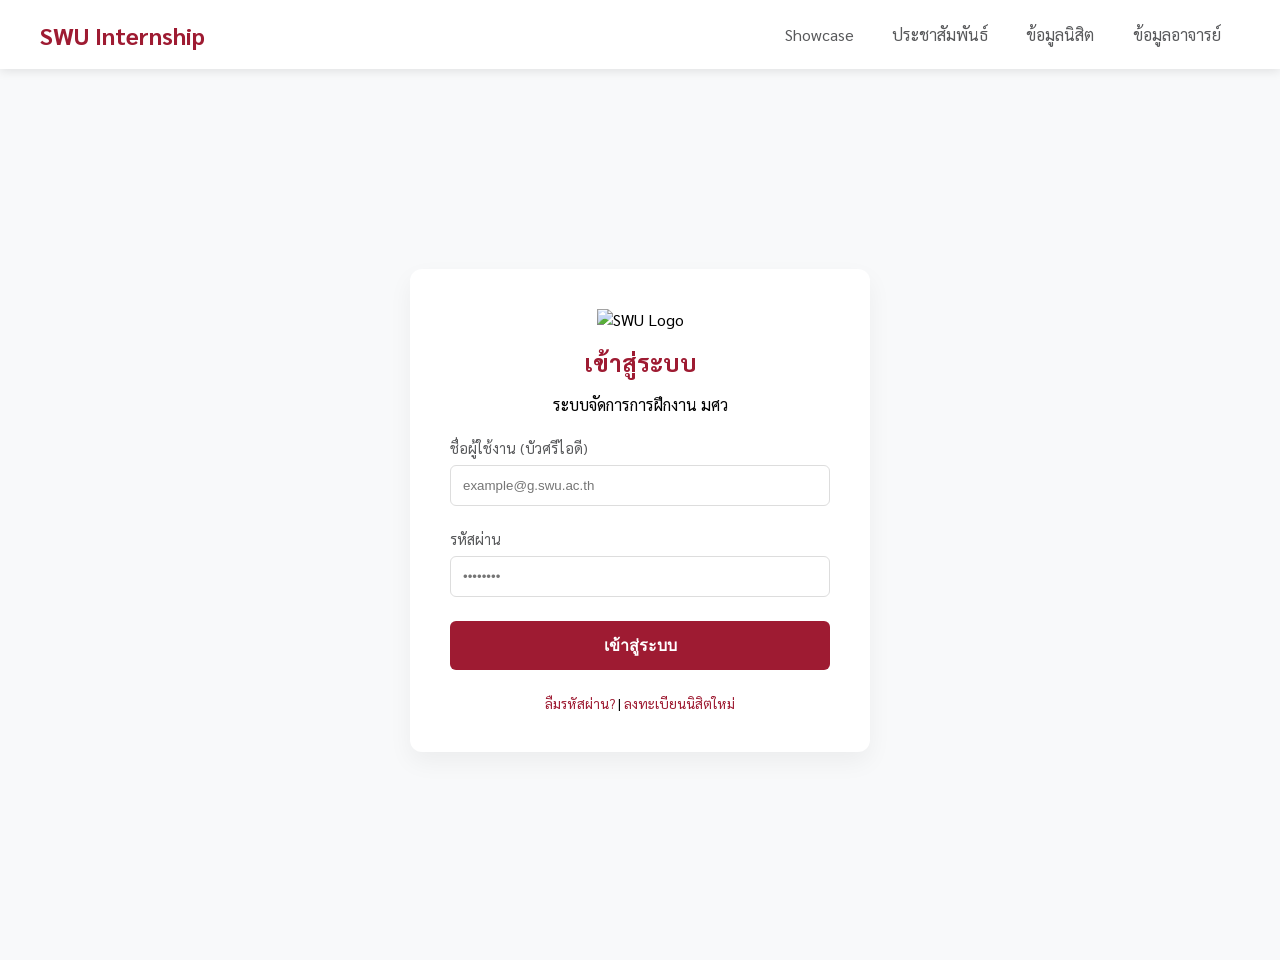
==== index.html @ 2aab1831 "html update" ====
<!DOCTYPE html>
<html lang="th">
<head>
    <meta charset="UTF-8">
    <meta name="viewport" content="width=device-width, initial-scale=1.0">
    <title>SWU Internship Management System</title>
    <link rel="stylesheet" href="style.css">
    <link href="https://fonts.googleapis.com/css2?family=Sarabun:wght@300;400;700&display=swap" rel="stylesheet">
</head>
<body>

    <nav class="navbar">
        <div class="nav-container">
            <a href="#" class="nav-logo">SWU Internship</a>
            <ul class="nav-menu">
                <li><a href="showcase.html">Showcase</a></li>
                <li><a href="notify.html">ประชาสัมพันธ์</a></li>
                <li class="dropdown">
                    <a href="javascript:void(0)" class="dropbtn">ข้อมูลนิสิต</a>
                    <div class="dropdown-content">
                        <a href="std1.html">นิสิตชั้นปีที่ 1</a>
                        <a href="std2.html">นิสิตชั้นปีที่ 2</a>
                        <a href="std3.html">นิสิตชั้นปีที่ 3</a>
                        <a href="std4.html">นิสิตชั้นปีที่ 4</a>
                    </div>
                </li>
                <li><a href="teach.html">ข้อมูลอาจารย์</a></li>
            </ul>
        </div>
    </nav>

    <div class="main-content">
        <div class="login-container">
            <img src="https://upload.wikimedia.org/wikipedia/commons/thumb/d/dd/Logo_of_Srinakharinwirot_University.svg/1280px-Logo_of_Srinakharinwirot_University.svg.png" alt="SWU Logo" class="logo">
            
            <h2>เข้าสู่ระบบ</h2>
            <p>ระบบจัดการการฝึกงาน มศว</p>

            <form action="#">
                <div class="form-group">
                    <label for="username">ชื่อผู้ใช้งาน (บัวศรีไอดี)</label>
                    <input type="text" id="username" placeholder="example@g.swu.ac.th" required>
                </div>

                <div class="form-group">
                    <label for="password">รหัสผ่าน</label>
                    <input type="password" id="password" placeholder="••••••••" required>
                </div>

                <button type="submit" class="login-btn">เข้าสู่ระบบ</button>
            </form>

            <div class="footer-links">
                <a href="#">ลืมรหัสผ่าน?</a> | <a href="signup.html">ลงทะเบียนนิสิตใหม่</a>
            </div>
        </div>
    </div>

</body>
</html>
---- style.css ----
/* การตั้งค่า Font และ Variables */
:root {
    --swu-red: #9e1b32;
    --swu-dark: #7a1526;
    --swu-gray: #58595b;
    --light-gray: #f8f9fa;
    --white: #ffffff;
}

body {
    font-family: 'Sarabun', sans-serif;
    margin: 0;
    padding: 0;
    background-color: var(--light-gray);
}

/* --- Navigation Bar Style --- */
.navbar {
    background-color: var(--white);
    box-shadow: 0 2px 10px rgba(0,0,0,0.1);
    position: fixed;
    top: 0;
    width: 100%;
    z-index: 1000;
}

.nav-container {
    display: flex;
    justify-content: space-between;
    align-items: center;
    max-width: 1200px;
    margin: 0 auto;
    padding: 0.5rem 2rem;
}

.nav-logo {
    color: var(--swu-red);
    font-size: 1.5rem;
    font-weight: bold;
    text-decoration: none;
}

.nav-menu {
    list-style: none;
    display: flex;
    margin: 0;
    padding: 0;
}

.nav-menu li {
    position: relative;
}

.nav-menu a {
    display: block;
    padding: 1rem 1.2rem;
    color: var(--swu-gray);
    text-decoration: none;
    transition: color 0.3s;
}

.nav-menu a:hover {
    color: var(--swu-red);
}

/* Dropdown Menu */
.dropdown-content {
    display: none;
    position: absolute;
    background-color: var(--white);
    min-width: 160px;
    box-shadow: 0 8px 16px rgba(0,0,0,0.1);
    border-radius: 4px;
    z-index: 1;
}

.dropdown-content a {
    color: var(--swu-gray);
    padding: 12px 16px;
    font-size: 0.9rem;
}

.dropdown-content a:hover {
    background-color: var(--light-gray);
    color: var(--swu-red);
}

.dropdown:hover .dropdown-content {
    display: block;
}

/* --- Login Form Style --- */
.main-content {
    display: flex;
    justify-content: center;
    align-items: center;
    min-height: 100vh;
    padding-top: 60px; /* ชดเชยความสูง navbar */
}

.login-container {
    background-color: var(--white);
    padding: 2.5rem;
    border-radius: 12px;
    box-shadow: 0 10px 25px rgba(0,0,0,0.05);
    width: 100%;
    max-width: 380px;
    text-align: center;
}

.logo {
    width: 100px;
    margin-bottom: 1rem;
}

h2 {
    color: var(--swu-red);
    margin: 0;
}

.form-group {
    text-align: left;
    margin-top: 1.5rem;
}

label {
    display: block;
    margin-bottom: 0.5rem;
    color: var(--swu-gray);
    font-size: 0.9rem;
}

input {
    width: 100%;
    padding: 12px;
    border: 1px solid #ddd;
    border-radius: 6px;
    box-sizing: border-box;
}

input:focus {
    outline: none;
    border-color: var(--swu-red);
}

.login-btn {
    background-color: var(--swu-red);
    color: white;
    border: none;
    padding: 12px;
    width: 100%;
    border-radius: 6px;
    cursor: pointer;
    font-size: 1rem;
    font-weight: bold;
    margin-top: 1.5rem;
}

.login-btn:hover {
    background-color: var(--swu-dark);
}

.footer-links {
    margin-top: 1.5rem;
    font-size: 0.85rem;
}

.footer-links a {
    color: var(--swu-red);
    text-decoration: none;
}
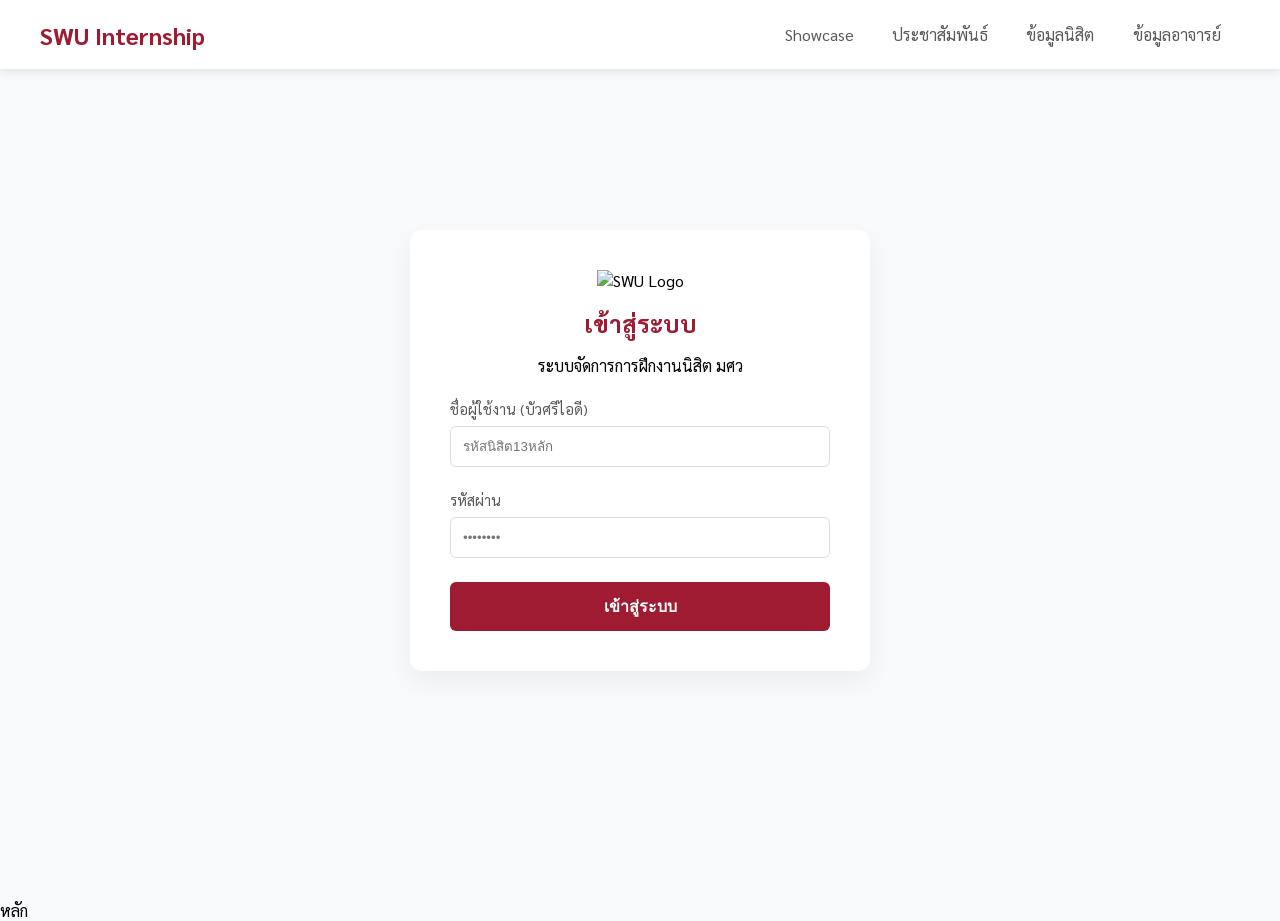
==== commit 773509bd: "11" ====
--- a/index.html
+++ b/index.html
@@ -34,27 +34,25 @@
             <img src="https://upload.wikimedia.org/wikipedia/commons/thumb/d/dd/Logo_of_Srinakharinwirot_University.svg/1280px-Logo_of_Srinakharinwirot_University.svg.png" alt="SWU Logo" class="logo">
             
             <h2>เข้าสู่ระบบ</h2>
-            <p>ระบบจัดการการฝึกงาน มศว</p>
+            <p>ระบบจัดการการฝึกงานนิสิต มศว</p>
 
-            <form action="#">
+            <form action="login.php" method="POST">
                 <div class="form-group">
                     <label for="username">ชื่อผู้ใช้งาน (บัวศรีไอดี)</label>
-                    <input type="text" id="username" placeholder="example@g.swu.ac.th" required>
+                    <input type="text" id="username" name="username" placeholder="รหัสนิสิต13หลัก" required>
                 </div>
 
                 <div class="form-group">
                     <label for="password">รหัสผ่าน</label>
-                    <input type="password" id="password" placeholder="••••••••" required>
+                    <input type="password" id="password" name="password" placeholder="••••••••" required>
                 </div>
 
                 <button type="submit" class="login-btn">เข้าสู่ระบบ</button>
             </form>
 
-            <div class="footer-links">
-                <a href="#">ลืมรหัสผ่าน?</a> | <a href="signup.html">ลงทะเบียนนิสิตใหม่</a>
-            </div>
+            
         </div>
     </div>
 
 </body>
-</html>+</html>หลัก
--- a/style.css
+++ b/style.css
@@ -1,4 +1,4 @@
-/* การตั้งค่า Font และ Variables */
+
 :root {
     --swu-red: #9e1b32;
     --swu-dark: #7a1526;
@@ -14,7 +14,7 @@
     background-color: var(--light-gray);
 }
 
-/* --- Navigation Bar Style --- */
+
 .navbar {
     background-color: var(--white);
     box-shadow: 0 2px 10px rgba(0,0,0,0.1);
@@ -63,7 +63,7 @@
     color: var(--swu-red);
 }
 
-/* Dropdown Menu */
+
 .dropdown-content {
     display: none;
     position: absolute;
@@ -89,13 +89,13 @@
     display: block;
 }
 
-/* --- Login Form Style --- */
+
 .main-content {
     display: flex;
     justify-content: center;
     align-items: center;
     min-height: 100vh;
-    padding-top: 60px; /* ชดเชยความสูง navbar */
+    padding: top 30px;; 
 }
 
 .login-container {
